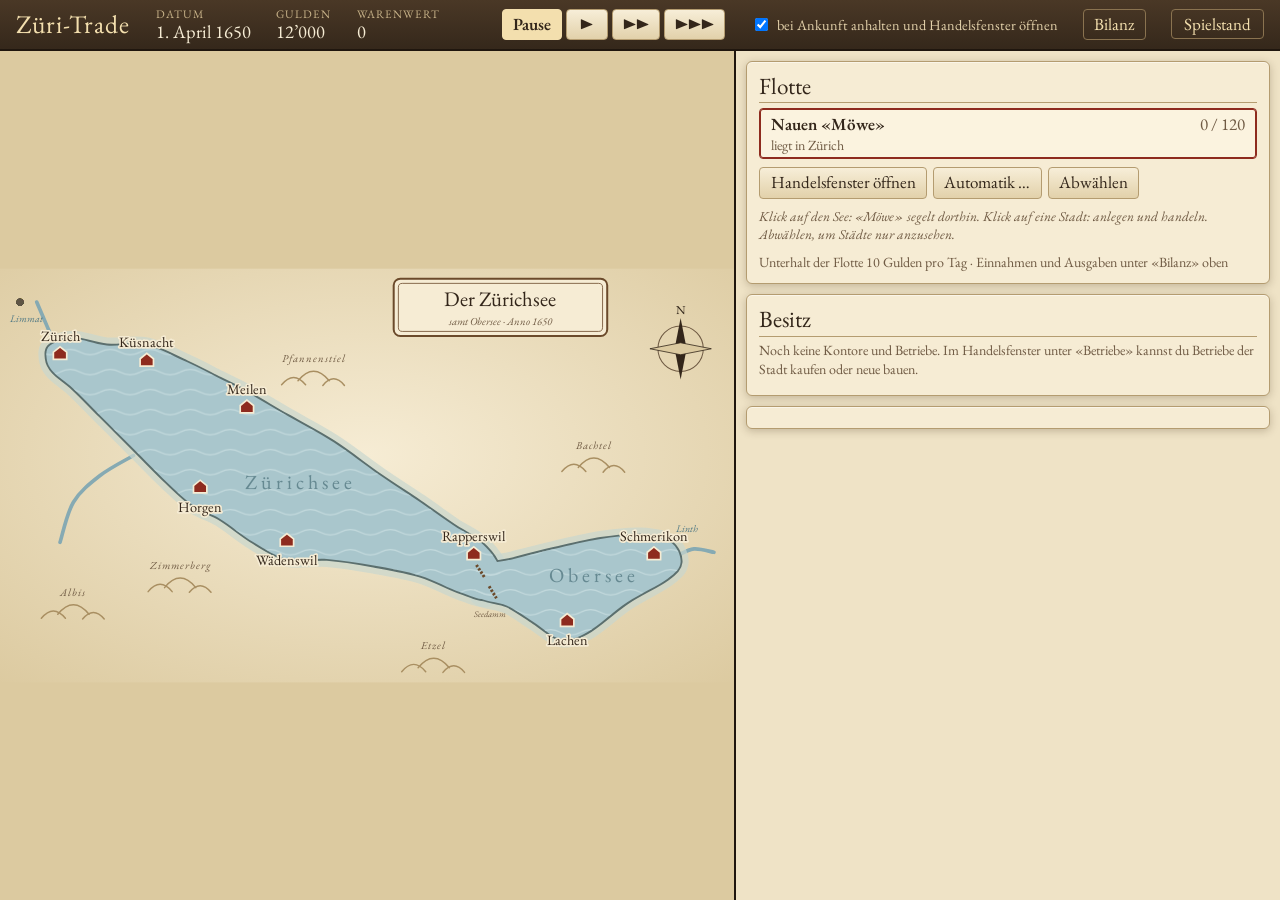
==== game/index.html @ 1f7dce7a "Spiel: Versorgungsgebäude, Kontor als Anwesenheit, Sperren, Liegezeit, Bilanz Brunnen, Spital (Zufri" ====
<!doctype html>
<html lang="de-CH">
<head>
  <meta charset="utf-8">
  <meta name="viewport" content="width=device-width, initial-scale=1">
  <title>Züri-Trade</title>
  <link rel="preconnect" href="https://fonts.googleapis.com">
  <link rel="preconnect" href="https://fonts.gstatic.com" crossorigin>
  <link href="https://fonts.googleapis.com/css2?family=EB+Garamond:ital,wght@0,400;0,600;1,400&family=IM+Fell+English+SC&display=swap" rel="stylesheet">
  <link rel="icon" href="data:image/svg+xml,%3Csvg xmlns=%22http://www.w3.org/2000/svg%22 viewBox=%22-2 -3 4 4%22%3E%3Cpath d=%22M-1.5,0 L1.5,0 L1.1,.75 L-1.1,.75Z%22 fill=%22%236b4a2b%22/%3E%3Cpath d=%22M-.9,-2.6 L.9,-2.6 L.8,-.4 L-.8,-.4Z%22 fill=%22%23f6ecd4%22 stroke=%22%2333261a%22 stroke-width=%22.15%22/%3E%3C/svg%3E">
  <link rel="stylesheet" href="style.css">
  <script type="module" src="src/main.js"></script>
</head>
<body>
  <header class="leiste">
    <h1>Züri-Trade</h1>
    <div class="kennzahl"><span class="etikett">Datum</span><span id="datum">…</span></div>
    <div class="kennzahl"><span class="etikett">Gulden</span><span id="gulden">…</span></div>
    <div class="kennzahl"><span class="etikett">Warenwert</span><span id="warenwert">…</span></div>
    <div class="zeit" role="group" aria-label="Spieltempo">
      <button data-tempo="0" aria-pressed="true" title="Pause (Leertaste)">Pause</button>
      <button data-tempo="1" aria-pressed="false" title="Normal">▶</button>
      <button data-tempo="2" aria-pressed="false" title="Schnell">▶▶</button>
      <button data-tempo="3" aria-pressed="false" title="Sehr schnell">▶▶▶</button>
    </div>
    <label class="anhalten"><input type="checkbox" id="anhalten" checked> bei Ankunft anhalten und Handelsfenster öffnen</label>
    <button id="bilanzknopf" class="kopfknopf">Bilanz</button>
    <details class="menue" id="menue">
      <summary>Spielstand</summary>
      <div class="menueliste">
        <button data-menue="speichern">Speichern</button>
        <button data-menue="laden">Gespeicherten Stand laden</button>
        <button data-menue="auto">Automatischen Stand laden</button>
        <button data-menue="export">Als Datei exportieren</button>
        <button data-menue="import">Datei importieren …</button>
        <button data-menue="neu">Neues Spiel</button>
        <p class="klein" id="speicherinfo"></p>
        <input type="file" id="importdatei" accept=".json,application/json" hidden>
      </div>
    </details>
  </header>

  <main>
    <div id="kartenbereich">
      <svg id="karte" role="img" aria-label="Karte des Zürichsees mit Städten und Schiffen"></svg>
      <ol id="meldungen" aria-live="polite"></ol>
      <dialog id="handel" class="fenster" aria-label="Handelsfenster"><div id="handel-inhalt"></div></dialog>
      <dialog id="automatik" class="fenster" aria-label="Automatik"><div id="automatik-inhalt"></div></dialog>
      <dialog id="bilanz" class="fenster" aria-label="Bilanz"><div id="bilanz-inhalt"></div></dialog>
    </div>
    <aside id="seite">
      <section id="flotte" class="tafel"></section>
      <section id="besitz" class="tafel"></section>
      <section id="markt" class="tafel"></section>
    </aside>
  </main>

  <dialog id="einleitung">
    <form method="dialog">
      <h2>Zürich, im Frühling 1650</h2>
      <p>Mit einem <b>Nauen</b> und <b>12'000 Gulden</b> beginnt dein Handelshaus. Am See leben acht Gemeinden von dem, was die anderen haben: In Wädenswil wird gekeltert, in Horgen und Meilen gewoben, über die Linth kommen Eisenerz und Käse nach Rapperswil.</p>
      <ul>
        <li><b>Klick auf den See:</b> Dein Schiff segelt dorthin. Unterwegs kannst du jederzeit einen neuen Kurs setzen.</li>
        <li><b>Klick auf eine Stadt:</b> Das Schiff läuft den Hafen an. Bei der Ankunft öffnet sich das <b>Handelsfenster</b>. Grün heisst günstig, rot heisst teuer, grosse Mengen verschieben den Preis.</li>
        <li><b>Schiff abwählen</b> (nochmals anklicken oder Esc): Dann hebt ein Klick eine Stadt nur hervor und zeigt ihre Preise rechts, ohne dass ein Schiff losfährt.</li>
        <li>Neue Schiffe (Weidling, Nauen, Ledischiff) gibt es in den Werften von Zürich, Wädenswil und Rapperswil, gebrauchte tauchen ab und zu irgendwo auf.</li>
        <li>Die <b>Marktübersicht</b> rechts zeigt die Preise jeder Stadt. Die grauen Punkte auf dem See sind andere Händler.</li>
        <li>Im Handelsfenster unter <b>Betriebe</b> kaufst du Betriebe der Stadt oder baust neue, unter <b>Kontor</b> lagerst du Waren.</li>
        <li><b>Automatik …</b> lässt ein Schiff eine Handelsroute fahren oder frei handeln.</li>
        <li>Die <b>Leertaste</b> hält die Zeit an und lässt sie weiterlaufen.</li>
      </ul>
      <p class="klein">Dies ist eine frühe Demo. Ein Spielziel gibt es noch nicht: Schau, wie weit du es bringst. Das Spiel speichert jede Minute automatisch.</p>
      <div class="fensterknoepfe">
        <button value="weiter" id="weiterspielen" hidden>Weiterspielen</button>
        <button value="los" class="haupt" autofocus>Leinen los</button>
      </div>
    </form>
  </dialog>

  <div id="fehler" hidden>
    <h2>Die Spieldaten konnten nicht geladen werden</h2>
    <p id="fehler-text"></p>
    <p>Das Spiel muss über einen kleinen lokalen Webserver laufen, nicht als Datei. Im Hauptordner des Projekts:</p>
    <pre>python -m http.server 8000</pre>
    <p>Danach im Browser <code>http://localhost:8000/game/</code> öffnen.</p>
  </div>
</body>
</html>
---- game/style.css ----
/* Züri-Trade: Seekarte und Kontor auf Pergament (siehe docs/optik.md) */

:root {
  --papier: #efe3c6;
  --papier-hell: #f6ecd4;
  --papier-dunkel: #dccaa0;
  --tinte: #33261a;
  --tinte-blass: #6f5a43;
  --rot: #8e2b1e;
  --gruen: #2f6a35;
  --wasser: #a9c6cc;
  --wasser-tief: #86aab3;
  --ufer: #5b6f6e;
  --holz: #6b4a2b;
  --rand: #b49c70;
  --schatten: 0 1px 0 rgba(255, 255, 255, 0.5) inset, 0 2px 8px rgba(60, 40, 15, 0.25);
  --schrift: "EB Garamond", Garamond, "Times New Roman", serif;
  --titelschrift: "IM Fell English SC", "EB Garamond", serif;
}

* { box-sizing: border-box; }

html, body { height: 100%; margin: 0; }

body {
  background: #3b2e22;
  color: var(--tinte);
  font-family: var(--schrift);
  font-size: 17px;
  line-height: 1.35;
  display: flex;
  flex-direction: column;
  min-height: 100vh;
}

button {
  font: inherit;
  color: var(--tinte);
  background: linear-gradient(#f7eed8, #e2d1aa);
  border: 1px solid var(--rand);
  border-radius: 4px;
  padding: 0.2em 0.6em;
  cursor: pointer;
}
button:hover:not(:disabled) { background: linear-gradient(#fff6e0, #ead9b2); border-color: var(--holz); }
button:disabled { opacity: 0.45; cursor: default; }
button:focus-visible { outline: 2px solid var(--rot); outline-offset: 2px; }
/* Städte: kein Fokusrahmen des Browsers, der Lichthof zeigt Auswahl und Tastaturfokus */
.stadt, .stadt:focus, .stadt:focus-visible, .spielerboot:focus { outline: none; }
.stadt:focus-visible .lichthof { opacity: 0.45; }

/* --- Kopfzeile ------------------------------------------------------------ */
.leiste {
  display: flex;
  flex-wrap: wrap;
  align-items: center;
  gap: 0.4rem 1.6rem;
  padding: 0.45rem 1rem;
  background: linear-gradient(#4a3826, #35281b);
  color: var(--papier-hell);
  border-bottom: 2px solid #1f160e;
}
.leiste h1 {
  margin: 0;
  font-family: var(--titelschrift);
  font-weight: normal;
  font-size: 1.6rem;
  letter-spacing: 0.04em;
  color: #f3dfae;
}
.kennzahl { display: flex; flex-direction: column; line-height: 1.1; }
.kennzahl .etikett { font-size: 0.72rem; text-transform: uppercase; letter-spacing: 0.08em; color: #c9b48a; }
.kennzahl span:last-child { font-size: 1.15rem; font-variant-numeric: lining-nums tabular-nums; }
#gulden.negativ { color: #ff9c8a; }
.zeit { display: flex; gap: 0.25rem; margin-left: auto; }
.zeit button { min-width: 2.6rem; }
.zeit button[aria-pressed="true"] { background: #f3dfae; border-color: #f3dfae; font-weight: 600; }
.anhalten { font-size: 0.9rem; color: #e4d2ab; display: flex; align-items: center; gap: 0.35rem; }

/* --- Hauptbereich --------------------------------------------------------- */
main {
  flex: 1;
  display: grid;
  grid-template-columns: minmax(0, 1fr) minmax(360px, 34rem);
  min-height: 0;
}

#kartenbereich {
  position: relative;
  min-height: 0;
  background: var(--papier-dunkel);
  border-right: 2px solid #1f160e;
}
#karte { display: block; width: 100%; height: 100%; }

#meldungen {
  position: absolute;
  left: 0.8rem;
  bottom: 0.8rem;
  margin: 0;
  padding: 0.5rem 0.8rem;
  list-style: none;
  max-width: min(36rem, calc(100% - 1.6rem));
  background: rgba(246, 236, 212, 0.92);
  border: 1px solid var(--rand);
  border-radius: 4px;
  box-shadow: var(--schatten);
  font-size: 0.92rem;
}
#meldungen:empty { display: none; }
#meldungen li { padding: 0.1rem 0; }
#meldungen li + li { opacity: 0.75; }
#meldungen .wann { color: var(--tinte-blass); font-size: 0.85em; margin-right: 0.3em; }
#meldungen .ereignis { color: var(--rot); }
#meldungen .gut { color: var(--gruen); }

#seite {
  overflow-y: auto;
  background: var(--papier);
  padding: 0.6rem;
  display: flex;
  flex-direction: column;
  gap: 0.6rem;
}
.tafel {
  background: var(--papier-hell);
  border: 1px solid var(--rand);
  border-radius: 6px;
  padding: 0.6rem 0.8rem 0.7rem;
  box-shadow: var(--schatten);
}
.tafel h2 {
  margin: 0 0 0.3rem;
  font-family: var(--titelschrift);
  font-weight: normal;
  font-size: 1.45rem;
  border-bottom: 1px solid var(--rand);
}
.tafel h3 { margin: 0.7rem 0 0.3rem; font-size: 1rem; font-weight: 600; }
.klein, .bilanz, .ohnemarkt, .profil { font-size: 0.88rem; color: var(--tinte-blass); }
.bilanz { margin: 0.6rem 0 0; }
.hinweis { font-style: italic; color: var(--tinte-blass); }

/* Flotte */
.schiffsliste { list-style: none; margin: 0; padding: 0; display: grid; gap: 0.3rem; }
.schiff {
  width: 100%;
  text-align: left;
  display: grid;
  grid-template-columns: 1fr auto;
  gap: 0 0.6rem;
  background: var(--papier);
}
.schiff.gewaehlt { border-color: var(--rot); box-shadow: 0 0 0 1px var(--rot) inset; background: #fbf3df; }
.schiffsname { font-weight: 600; }
.laderaum { font-variant-numeric: tabular-nums; color: var(--tinte-blass); }
.status, .ladung { grid-column: 1 / -1; font-size: 0.88rem; color: var(--tinte-blass); }
.ladung { color: var(--holz); }
.ziele { display: grid; grid-template-columns: repeat(auto-fill, minmax(8.5rem, 1fr)); gap: 0.3rem; }
.ziel { display: flex; justify-content: space-between; align-items: baseline; gap: 0.4rem; }
.ziel small { color: var(--tinte-blass); }
.schiffkauf { margin-top: 0.6rem; width: 100%; }

/* Stadt */
.stadtkopf { margin: 0.1rem 0 0.3rem; display: flex; align-items: center; gap: 0.4rem; flex-wrap: wrap; }
.balken { display: inline-block; width: 5rem; height: 0.55rem; border: 1px solid var(--rand); border-radius: 3px; background: var(--papier); overflow: hidden; }
.balken span { display: block; height: 100%; background: var(--gruen); }
.ereignisse { margin: 0.2rem 0; }
.marke { display: inline-block; background: var(--rot); color: #fff3e6; border-radius: 3px; padding: 0 0.4em; font-size: 0.88rem; }
.profil { margin: 0.3rem 0 0.5rem; }
.profil b { color: var(--tinte); font-weight: 600; }

.mengenwahl { display: flex; align-items: center; gap: 0.3rem; flex-wrap: wrap; margin: 0.4rem 0; font-size: 0.92rem; }
.mengenwahl button { padding: 0.05em 0.55em; }
.mengenwahl button.aktiv { background: var(--tinte); color: var(--papier-hell); border-color: var(--tinte); }
.mengenwahl .frei { margin-left: auto; color: var(--tinte-blass); }

.markt { width: 100%; border-collapse: collapse; font-size: 0.95rem; }
.markt th { text-align: right; font-weight: 600; font-size: 0.8rem; text-transform: uppercase; letter-spacing: 0.05em; color: var(--tinte-blass); padding: 0.2rem 0.3rem; border-bottom: 1px solid var(--rand); }
.markt th:first-child { text-align: left; }
.markt th:first-child small { text-transform: none; letter-spacing: 0; font-weight: normal; }
.markt td { padding: 0.25rem 0.3rem; border-bottom: 1px dotted var(--rand); vertical-align: top; }
.markt .zahl { text-align: right; font-variant-numeric: lining-nums tabular-nums; white-space: nowrap; }
.markt small { display: block; font-size: 0.78rem; color: var(--tinte-blass); line-height: 1.15; }
.markt .ware small { white-space: nowrap; }
.markt .preis.guenstig { color: var(--gruen); font-weight: 600; }
.markt .preis.teuer { color: var(--rot); font-weight: 600; }
.markt .aktionen { text-align: right; width: 5.6rem; }
.markt .aktionen button { display: block; width: 100%; padding: 0 0.4em; font-size: 0.85rem; }
.markt .aktionen button + button { margin-top: 0.15rem; }
.gruppe { display: inline-block; width: 0.55em; height: 0.55em; border-radius: 50%; margin-right: 0.35em; vertical-align: 0.05em; background: var(--tinte-blass); }
.g-Grundversorgung { background: #8a7a4a; }
.g-Rohstoff { background: #4f7a5a; }
.g-Veredelt { background: #6d4f8c; }
.g-Import { background: #b36b1f; }

/* --- Karte ---------------------------------------------------------------- */
.papier-hell { stop-color: var(--papier-hell); }
.papier-dunkel { stop-color: var(--papier-dunkel); }
.huegel { fill: none; stroke: #a98f62; stroke-width: 0.22; stroke-linecap: round; }
.fluss { fill: none; stroke: var(--wasser-tief); stroke-width: 0.55; stroke-linecap: round; }
.uferstreifen { fill: none; stroke: #c9d7cf; stroke-width: 2.4; stroke-linejoin: round; opacity: 0.7; }
.wasser { fill: var(--wasser); }
.wasser-muster { fill: url(#wellen); }
.welle { fill: none; stroke: #c4dadd; stroke-width: 0.18; }
.uferlinie { fill: none; stroke: var(--ufer); stroke-width: 0.56; stroke-linejoin: round; }
.bruecke { stroke: var(--holz); stroke-width: 0.45; stroke-dasharray: 0.35 0.25; }

.beschriftung { font-family: var(--schrift); font-style: italic; fill: var(--tinte-blass); text-anchor: middle; font-size: 1.8px; }
.beschriftung.berg { font-size: 1.6px; letter-spacing: 0.15px; }
.beschriftung.fluss { fill: #4f7884; font-size: 1.5px; stroke: none; }
.beschriftung.see { font-family: var(--titelschrift); font-style: normal; fill: #557a83; font-size: 3px; letter-spacing: 0.6px; opacity: 0.8; }
.beschriftung.klein { font-size: 1.3px; }

.kartusche rect { fill: var(--papier-hell); stroke: var(--holz); stroke-width: 0.3; }
.kartusche rect.innen { fill: none; stroke-width: 0.12; }
.kartusche .titel { font-family: var(--titelschrift); font-size: 3.1px; text-anchor: middle; fill: var(--tinte); }
.kartusche .untertitel { font-style: italic; font-size: 1.6px; text-anchor: middle; fill: var(--tinte-blass); }

.windrose .ring { fill: none; stroke: var(--tinte-blass); stroke-width: 0.15; }
.windrose .nadel { fill: var(--tinte); }
.windrose .nadel.hell { fill: var(--papier-dunkel); stroke: var(--tinte); stroke-width: 0.12; }
.himmelsrichtung { font-family: var(--titelschrift); font-size: 1.8px; text-anchor: middle; fill: var(--tinte); }

.stadt { cursor: pointer; }
.stadt .klickflaeche { fill: transparent; }
.stadt .lichthof { fill: #f6d27a; opacity: 0; transition: opacity 0.2s; }
.stadt.gewaehlt .lichthof { opacity: 0.7; }
.stadt.gewaehlt .haus { stroke: #f0b23c; stroke-width: 0.35; }
.stadt.gewaehlt .stadtname { fill: var(--rot); }
.stadt:hover .lichthof { opacity: 0.3; }
.stadt .haus { fill: var(--rot); stroke: var(--papier-hell); stroke-width: 0.25; }
.stadt.gesperrt .haus { fill: #777; }
.stadt.ereignis .haus { stroke: #f0b23c; stroke-width: 0.4; }
.stadtname {
  font-family: var(--titelschrift);
  font-size: 2.15px;
  text-anchor: middle;
  fill: var(--tinte);
  paint-order: stroke;
  stroke: var(--papier-hell);
  stroke-width: 0.5px;
  stroke-linejoin: round;
}
.stadtinfo { font-size: 1.5px; text-anchor: middle; fill: var(--rot); font-weight: 600; paint-order: stroke; stroke: var(--papier-hell); stroke-width: 0.4px; }
.stadt:hover .stadtname { fill: var(--rot); }

.haendler-punkt { fill: #5f5546; opacity: 0.55; }

.route { fill: none; stroke: var(--rot); stroke-width: 0.3; stroke-dasharray: 0.9 0.6; opacity: 0.8; }

.spielerboot { cursor: pointer; }
.spielerboot .rumpf { fill: var(--holz); stroke: #2b1d10; stroke-width: 0.12; }
.spielerboot .mast { fill: #2b1d10; }
.spielerboot .segel { fill: #fbf4e2; stroke: #6b5a40; stroke-width: 0.1; }
.spielerboot .wimpel { fill: var(--rot); }
.spielerboot.gewaehlt .segel { fill: #fff; stroke: var(--rot); stroke-width: 0.2; }
.bootname { font-size: 1.35px; text-anchor: middle; fill: var(--holz); font-style: italic; paint-order: stroke; stroke: var(--papier-hell); stroke-width: 0.35px; }
.spielerboot.gewaehlt .bootname { fill: var(--rot); font-weight: 600; }

/* --- Dialoge -------------------------------------------------------------- */
dialog {
  max-width: 36rem;
  border: 1px solid var(--holz);
  border-radius: 8px;
  background: var(--papier-hell);
  color: var(--tinte);
  box-shadow: 0 10px 40px rgba(0, 0, 0, 0.5);
  padding: 1.2rem 1.6rem;
}
dialog::backdrop { background: rgba(30, 20, 10, 0.55); }
dialog h2 { font-family: var(--titelschrift); font-weight: normal; font-size: 1.7rem; margin: 0 0 0.5rem; }
dialog ul { padding-left: 1.2rem; }
dialog button { font-size: 1.1rem; padding: 0.3em 1.2em; margin-top: 0.4rem; }

#fehler { position: fixed; inset: 0; background: var(--papier); padding: 2rem; overflow: auto; }
#fehler pre { background: var(--papier-hell); border: 1px solid var(--rand); padding: 0.6rem; }

/* --- Schmale Bildschirme -------------------------------------------------- */
@media (max-width: 900px) {
  main { grid-template-columns: minmax(0, 1fr); grid-template-rows: 48vh auto; }
  .tafel { overflow-x: auto; }
  .markt { font-size: 0.88rem; }
  #kartenbereich { border-right: none; border-bottom: 2px solid #1f160e; }
  #seite { overflow: visible; }
  .zeit { margin-left: 0; }
  #kartenbereich { display: flex; flex-direction: column; }
  #karte { flex: none; }
  #meldungen { position: static; max-width: none; margin: 0.4rem; font-size: 0.82rem; }
  html, body { height: auto; }
  main { flex: none; grid-template-rows: auto auto; }
  #karte { height: auto; aspect-ratio: 110 / 62; }
}

/* --- Freie Steuerung und Handelsfenster ----------------------------------- */
#karte { cursor: crosshair; }
.stadt, .spielerboot { cursor: pointer; }
.route.gewaehlt { opacity: 1; stroke-width: 0.4; }
.route:not(.gewaehlt) { opacity: 0.45; }
.zielkreuz { stroke: var(--rot); stroke-width: 0.35; stroke-linecap: round; }
#meldungen .warnung { color: var(--rot); font-style: italic; }

.steuerhilfe { font-size: 0.85rem; color: var(--tinte-blass); font-style: italic; margin: 0.5rem 0 0; }
.schiffsaktionen { display: flex; gap: 0.4rem; margin-top: 0.5rem; }
.stadtwahl { display: flex; align-items: center; gap: 0.4rem; font-size: 0.92rem; margin: 0.2rem 0; }
.stadtwahl select { font: inherit; background: var(--papier); border: 1px solid var(--rand); border-radius: 4px; padding: 0.05em 0.3em; color: var(--tinte); }

dialog.fenster {
  position: absolute;
  inset: 0.8rem auto auto 0.8rem;
  margin: 0;
  width: min(36rem, calc(100% - 1.6rem));
  max-height: calc(100% - 1.6rem);
  overflow-y: auto;
  padding: 0.7rem 0.9rem 0.9rem;
  border: 2px solid var(--holz);
  box-shadow: 0 8px 30px rgba(40, 25, 10, 0.45);
  z-index: 5;
}
dialog.fenster header { display: flex; align-items: flex-start; gap: 0.6rem; border-bottom: 1px solid var(--rand); margin-bottom: 0.3rem; }
dialog.fenster header div { flex: 1; }
dialog.fenster h2 { margin: 0; font-size: 1.5rem; }
dialog.fenster .untertitel { font-size: 0.88rem; color: var(--tinte-blass); }
dialog.fenster .schliessen { font-size: 1.3rem; line-height: 1; padding: 0.1em 0.45em; margin: 0; }
dialog.fenster .direktfahrt { margin-top: 0.6rem; }
dialog.fenster .direktfahrt summary { cursor: pointer; font-weight: 600; }
dialog.fenster .direktfahrt .ziele { margin-top: 0.4rem; }
dialog.fenster .schiffkauf { font-size: 1rem; padding: 0.2em 0.6em; }
@media (max-width: 900px) {
  dialog.fenster { position: fixed; inset: 0.5rem; width: auto; max-height: none; }
}
@media (max-width: 600px) {
  .markt th:nth-child(2), .markt td:nth-child(2) { display: none; }
  .markt .ware small { white-space: normal; }
  .markt .aktionen { width: 4.6rem; }
  dialog.fenster { padding: 0.5rem 0.6rem; }
}

/* --- Spielstand-Menü -------------------------------------------------------- */
.menue { position: relative; }
.menue summary { cursor: pointer; list-style: none; color: #f3dfae; border: 1px solid #8a7350; border-radius: 4px; padding: 0.15em 0.7em; }
.menue summary::-webkit-details-marker { display: none; }
.menue[open] summary { background: #f3dfae; color: var(--tinte); }
.menueliste {
  position: absolute; right: 0; top: calc(100% + 0.3rem); z-index: 20; width: 19rem;
  display: grid; gap: 0.3rem; padding: 0.6rem; background: var(--papier-hell); color: var(--tinte);
  border: 1px solid var(--holz); border-radius: 6px; box-shadow: 0 8px 24px rgba(0, 0, 0, 0.4);
}
.menueliste button { text-align: left; }
.menueliste .klein { margin: 0.2rem 0 0; }

/* --- Allgemeine Bausteine --------------------------------------------------- */
button.haupt { background: linear-gradient(#a8452f, #7f2a1c); color: #fff6e8; border-color: #5d1d12; }
button.haupt:hover:not(:disabled) { background: linear-gradient(#b85138, #8e2f20); }
button.klein { font-size: 0.85rem; padding: 0.05em 0.5em; }
.hilfe { font-size: 0.88rem; color: var(--tinte-blass); margin: 0.3rem 0; }
.fehler { color: var(--rot); font-weight: 600; }
.minus { color: var(--rot); }
.fensterknoepfe { display: flex; justify-content: flex-end; gap: 0.5rem; margin-top: 0.8rem; }
.tafel h3 small, dialog h3 small { font-weight: normal; color: var(--tinte-blass); font-size: 0.85rem; }

/* --- Seitenleiste ---------------------------------------------------------- */
.modus { grid-column: 1 / -1; font-size: 0.85rem; color: var(--gruen); font-weight: 600; }
.schiffsaktionen { flex-wrap: wrap; }
.besitzliste { list-style: none; margin: 0; padding: 0; font-size: 0.92rem; }
.besitzliste li { display: flex; flex-wrap: wrap; gap: 0 0.4rem; padding: 0.15rem 0; border-bottom: 1px dotted var(--rand); }
.besitzliste li .zahl { margin-left: auto; font-variant-numeric: tabular-nums; }
.besitzliste small { flex-basis: 100%; color: var(--tinte-blass); font-size: 0.8rem; }

/* --- Handelsfenster: Reiter, Kontor, Betriebe -------------------------------- */
.reiter { display: flex; gap: 0.2rem; border-bottom: 1px solid var(--rand); margin: 0.2rem 0 0.4rem; }
.reiter button { border-radius: 4px 4px 0 0; border-bottom: none; background: var(--papier); margin-bottom: -1px; }
.reiter button[aria-selected="true"] { background: var(--papier-hell); border-color: var(--holz); font-weight: 600; }
.markt .aktionen.breit { width: auto; }
.markt .aktionen.breit button { display: inline-block; width: auto; margin: 0.1rem 0 0 0.15rem; }
.betriebe { list-style: none; margin: 0; padding: 0; display: grid; gap: 0.35rem; }
.betrieb { border: 1px solid var(--rand); border-radius: 5px; padding: 0.35rem 0.5rem; background: var(--papier); }
.betrieb.eigen { border-color: var(--gruen); background: #f1f0d8; }
.betriebkopf .klein { color: var(--tinte-blass); font-size: 0.85rem; }
.betriebinfo { font-size: 0.85rem; color: var(--tinte-blass); }
.betriebknoepfe { display: flex; flex-wrap: wrap; align-items: center; gap: 0.4rem; margin-top: 0.25rem; font-size: 0.9rem; }
.betriebknoepfe select, dialog select, dialog input[type="number"] {
  font: inherit; font-size: 0.9rem; color: var(--tinte); background: var(--papier-hell);
  border: 1px solid var(--rand); border-radius: 4px; padding: 0.05em 0.3em;
}
.bauliste .aktionen button { display: inline-block; }

/* --- Automatik-Fenster ------------------------------------------------------- */
.modi { display: flex; flex-wrap: wrap; gap: 0.3rem; margin: 0.4rem 0; }
.modi label { border: 1px solid var(--rand); border-radius: 4px; padding: 0.15em 0.6em; cursor: pointer; background: var(--papier); }
.modi label.aktiv { border-color: var(--holz); background: #fbf3df; font-weight: 600; }
.einsatz input { width: 7rem; }
.halte { padding-left: 1.4rem; margin: 0.4rem 0; display: grid; gap: 0.4rem; }
.halt { border: 1px solid var(--rand); border-radius: 5px; padding: 0.35rem 0.5rem; background: var(--papier); }
.haltkopf { display: flex; align-items: center; gap: 0.4rem; }
.haltknoepfe { margin-left: auto; display: flex; gap: 0.2rem; }
.haltknoepfe button { padding: 0 0.45em; }
.kontorhinweis { font-size: 0.78rem; background: var(--gruen); color: #fff; border-radius: 3px; padding: 0 0.35em; }
.auftraege { width: 100%; border-collapse: collapse; margin: 0.3rem 0; font-size: 0.9rem; }
.auftraege th { text-align: left; font-size: 0.75rem; text-transform: uppercase; color: var(--tinte-blass); font-weight: 600; }
.auftraege td { padding: 0.1rem 0.15rem; }
.auftraege input[type="number"] { width: 4.8rem; }
.auftraege select { max-width: 9.5rem; }

.mitschiff { display: flex; flex-wrap: wrap; gap: 0.4rem; margin: 0.3rem 0 0.5rem; }

/* --- Flotte: Automatik-Symbol, Werft ------------------------------------------- */
.schiffzeile { display: flex; align-items: stretch; gap: 0.3rem; }
.schiffzeile .schiff { flex: 1; }
.autosymbol { display: flex; align-items: center; justify-content: center; width: 1.9rem; flex: none; border-radius: 4px; font-size: 1.05rem; color: var(--gruen); border: 1px solid var(--rand); background: var(--papier); }
button.autosymbol.pausiert { color: #fff6e8; background: linear-gradient(#4f8a55, #2f6a35); border-color: #24522a; padding: 0; }
.modus.pausiert { color: var(--tinte-blass); }
.schiffsname small { font-weight: normal; color: var(--tinte-blass); }
#markt [data-stadtfenster] { margin: 0.1rem 0 0.4rem; }

/* --- Stufen, Stadtgebäude, Kontorregeln ------------------------------------------ */
.stufe { font-size: 0.78rem; background: var(--holz); color: #fff3e0; border-radius: 3px; padding: 0 0.35em; vertical-align: 0.1em; }
.regeln { margin-top: 0.6rem; }
.regeln summary { cursor: pointer; font-weight: 600; }
.regeln input[type="number"] { width: 4.6rem; }

/* --- Bilanz ------------------------------------------------------------------- */
.kopfknopf { background: transparent; color: #f3dfae; border-color: #8a7350; }
.kopfknopf:hover:not(:disabled) { background: #f3dfae; color: var(--tinte); }
.bilanztabelle td:first-child { text-align: left; }
.bilanztabelle tr.kontogruppe td { font-weight: 600; padding-top: 0.5rem; border-bottom: 1px solid var(--rand); color: var(--holz); }
.bilanztabelle tr.summe td { font-weight: 600; border-top: 1px solid var(--tinte-blass); }
.bilanztabelle th { text-align: right; }
.plus { color: var(--gruen); }
.bilanzgrafik { width: 100%; height: 7rem; display: block; background: var(--papier); border: 1px solid var(--rand); border-radius: 4px; }
.bilanzgrafik .nulllinie { stroke: var(--tinte-blass); stroke-width: 0.3; vector-effect: non-scaling-stroke; }
.balken-plus { fill: var(--gruen); }
.balken-minus { fill: var(--rot); }
.monatsnamen { display: flex; font-size: 0.75rem; color: var(--tinte-blass); }
.monatsnamen span { flex: 1; text-align: center; }
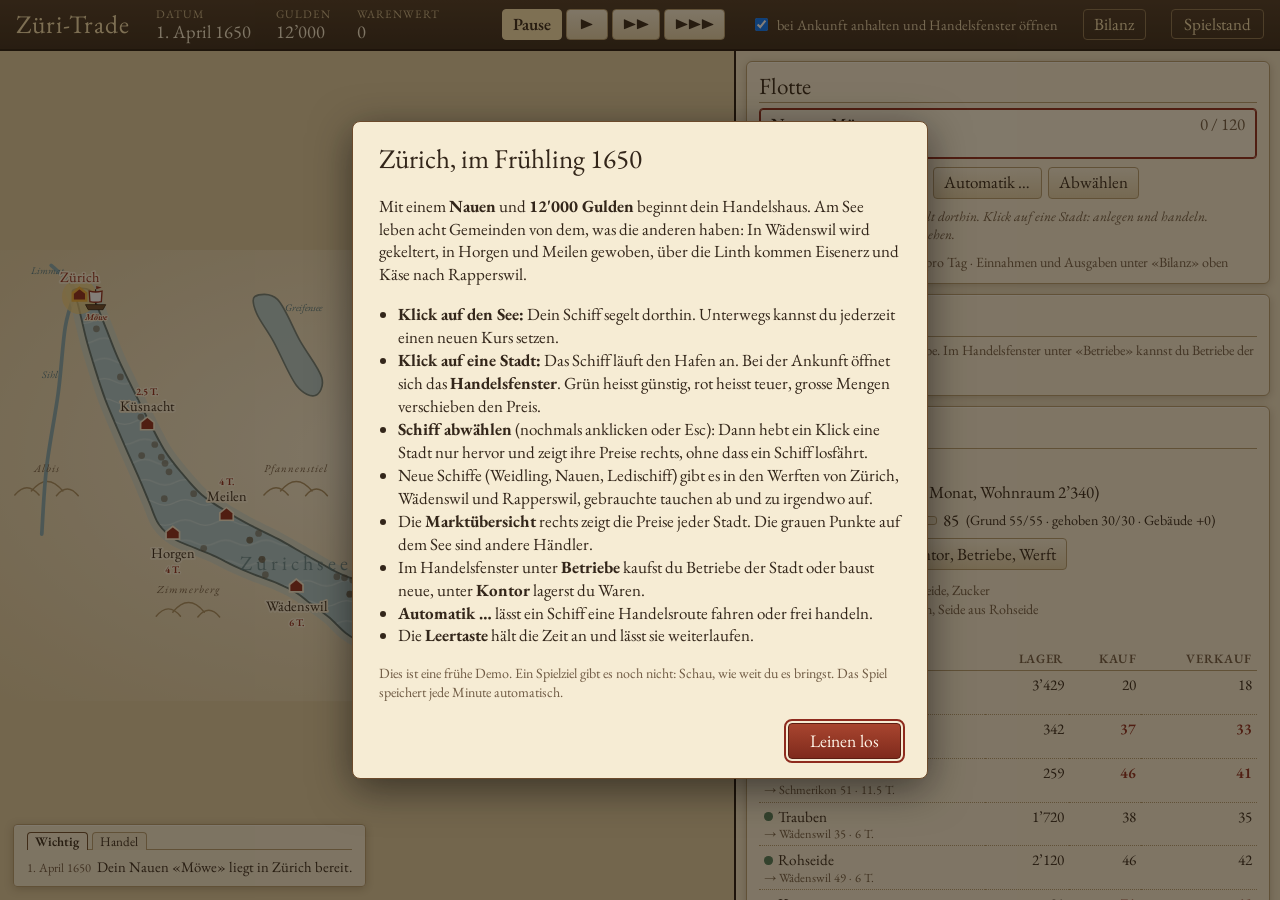
==== commit efc05cb4: "Spiel: Meldungen in zwei Reitern (Wichtig, Handel) «Wichtig» für Ereignisse, Ankünfte, Warnungen, Kä" ====
--- a/game/index.html
+++ b/game/index.html
@@ -43,7 +43,7 @@
   <main>
     <div id="kartenbereich">
       <svg id="karte" role="img" aria-label="Karte des Zürichsees mit Städten und Schiffen"></svg>
-      <ol id="meldungen" aria-live="polite"></ol>
+      <div id="meldungen" aria-live="polite"></div>
       <dialog id="handel" class="fenster" aria-label="Handelsfenster"><div id="handel-inhalt"></div></dialog>
       <dialog id="automatik" class="fenster" aria-label="Automatik"><div id="automatik-inhalt"></div></dialog>
       <dialog id="bilanz" class="fenster" aria-label="Bilanz"><div id="bilanz-inhalt"></div></dialog>
--- a/game/style.css
+++ b/game/style.css
@@ -107,9 +107,7 @@
   box-shadow: var(--schatten);
   font-size: 0.92rem;
 }
-#meldungen:empty { display: none; }
 #meldungen li { padding: 0.1rem 0; }
-#meldungen li + li { opacity: 0.75; }
 #meldungen .wann { color: var(--tinte-blass); font-size: 0.85em; margin-right: 0.3em; }
 #meldungen .ereignis { color: var(--rot); }
 #meldungen .gut { color: var(--gruen); }
@@ -433,3 +431,20 @@
 .balken-minus { fill: var(--rot); }
 .monatsnamen { display: flex; font-size: 0.75rem; color: var(--tinte-blass); }
 .monatsnamen span { flex: 1; text-align: center; }
+
+.versorgstaedte { display: grid; grid-template-columns: repeat(auto-fill, minmax(9rem, 1fr)); gap: 0.3rem; margin: 0.4rem 0; }
+.versorgstaedte label { border: 1px solid var(--rand); border-radius: 4px; padding: 0.15em 0.5em; background: var(--papier); }
+.versorgstaedte label.ohne { opacity: 0.55; }
+
+.mitglieder { grid-column: 1 / -1; font-size: 0.82rem; color: var(--holz); }
+
+.kleiner-see { fill: var(--wasser); stroke: var(--ufer); stroke-width: 0.25; opacity: 0.85; }
+.beschriftung.seeklein { font-style: italic; fill: #557a83; font-size: 1.5px; }
+
+/* --- Meldungen mit Reitern ------------------------------------------------------- */
+#meldungen ol { list-style: none; margin: 0; padding: 0; max-height: 8.5rem; overflow-y: auto; }
+#meldungen li.leer { color: var(--tinte-blass); font-style: italic; }
+.meldreiter { display: flex; gap: 0.2rem; margin: -0.1rem 0 0.3rem; border-bottom: 1px solid var(--rand); }
+.meldreiter button { font-size: 0.82rem; padding: 0 0.6em; border-bottom: none; border-radius: 4px 4px 0 0; background: var(--papier); margin-bottom: -1px; }
+.meldreiter button[aria-selected="true"] { background: var(--papier-hell); border-color: var(--holz); font-weight: 600; }
+.meldreiter .neu { color: var(--rot); font-size: 0.7rem; vertical-align: 0.1em; }
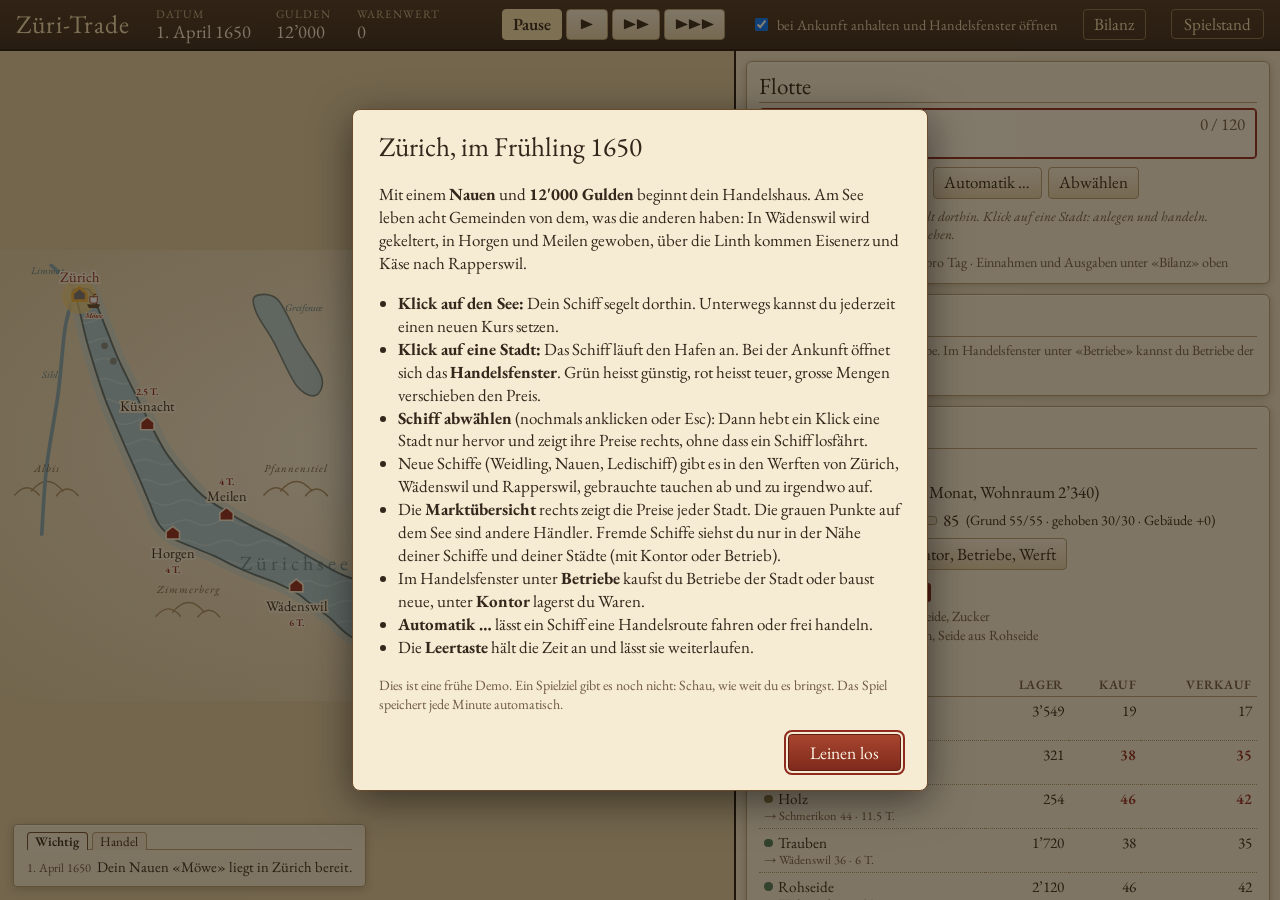
==== commit d8a5299c: "Karte: kleinere Bootssymbole, fremde Schiffe nur in Sichtweite Wunsch des Projektinhabers. Sichtweit" ====
--- a/game/index.html
+++ b/game/index.html
@@ -64,7 +64,7 @@
         <li><b>Klick auf eine Stadt:</b> Das Schiff läuft den Hafen an. Bei der Ankunft öffnet sich das <b>Handelsfenster</b>. Grün heisst günstig, rot heisst teuer, grosse Mengen verschieben den Preis.</li>
         <li><b>Schiff abwählen</b> (nochmals anklicken oder Esc): Dann hebt ein Klick eine Stadt nur hervor und zeigt ihre Preise rechts, ohne dass ein Schiff losfährt.</li>
         <li>Neue Schiffe (Weidling, Nauen, Ledischiff) gibt es in den Werften von Zürich, Wädenswil und Rapperswil, gebrauchte tauchen ab und zu irgendwo auf.</li>
-        <li>Die <b>Marktübersicht</b> rechts zeigt die Preise jeder Stadt. Die grauen Punkte auf dem See sind andere Händler.</li>
+        <li>Die <b>Marktübersicht</b> rechts zeigt die Preise jeder Stadt. Die grauen Punkte auf dem See sind andere Händler. Fremde Schiffe siehst du nur in der Nähe deiner Schiffe und deiner Städte (mit Kontor oder Betrieb).</li>
         <li>Im Handelsfenster unter <b>Betriebe</b> kaufst du Betriebe der Stadt oder baust neue, unter <b>Kontor</b> lagerst du Waren.</li>
         <li><b>Automatik …</b> lässt ein Schiff eine Handelsroute fahren oder frei handeln.</li>
         <li>Die <b>Leertaste</b> hält die Zeit an und lässt sie weiterlaufen.</li>
--- a/game/style.css
+++ b/game/style.css
@@ -248,12 +248,13 @@
 .route { fill: none; stroke: var(--rot); stroke-width: 0.3; stroke-dasharray: 0.9 0.6; opacity: 0.8; }
 
 .spielerboot { cursor: pointer; }
+.spielerboot .klickflaeche { fill: transparent; }
 .spielerboot .rumpf { fill: var(--holz); stroke: #2b1d10; stroke-width: 0.12; }
 .spielerboot .mast { fill: #2b1d10; }
 .spielerboot .segel { fill: #fbf4e2; stroke: #6b5a40; stroke-width: 0.1; }
 .spielerboot .wimpel { fill: var(--rot); }
 .spielerboot.gewaehlt .segel { fill: #fff; stroke: var(--rot); stroke-width: 0.2; }
-.bootname { font-size: 1.35px; text-anchor: middle; fill: var(--holz); font-style: italic; paint-order: stroke; stroke: var(--papier-hell); stroke-width: 0.35px; }
+.bootname { font-size: 1.1px; text-anchor: middle; fill: var(--holz); font-style: italic; paint-order: stroke; stroke: var(--papier-hell); stroke-width: 0.3px; }
 .spielerboot.gewaehlt .bootname { fill: var(--rot); font-weight: 600; }
 
 /* --- Dialoge -------------------------------------------------------------- */
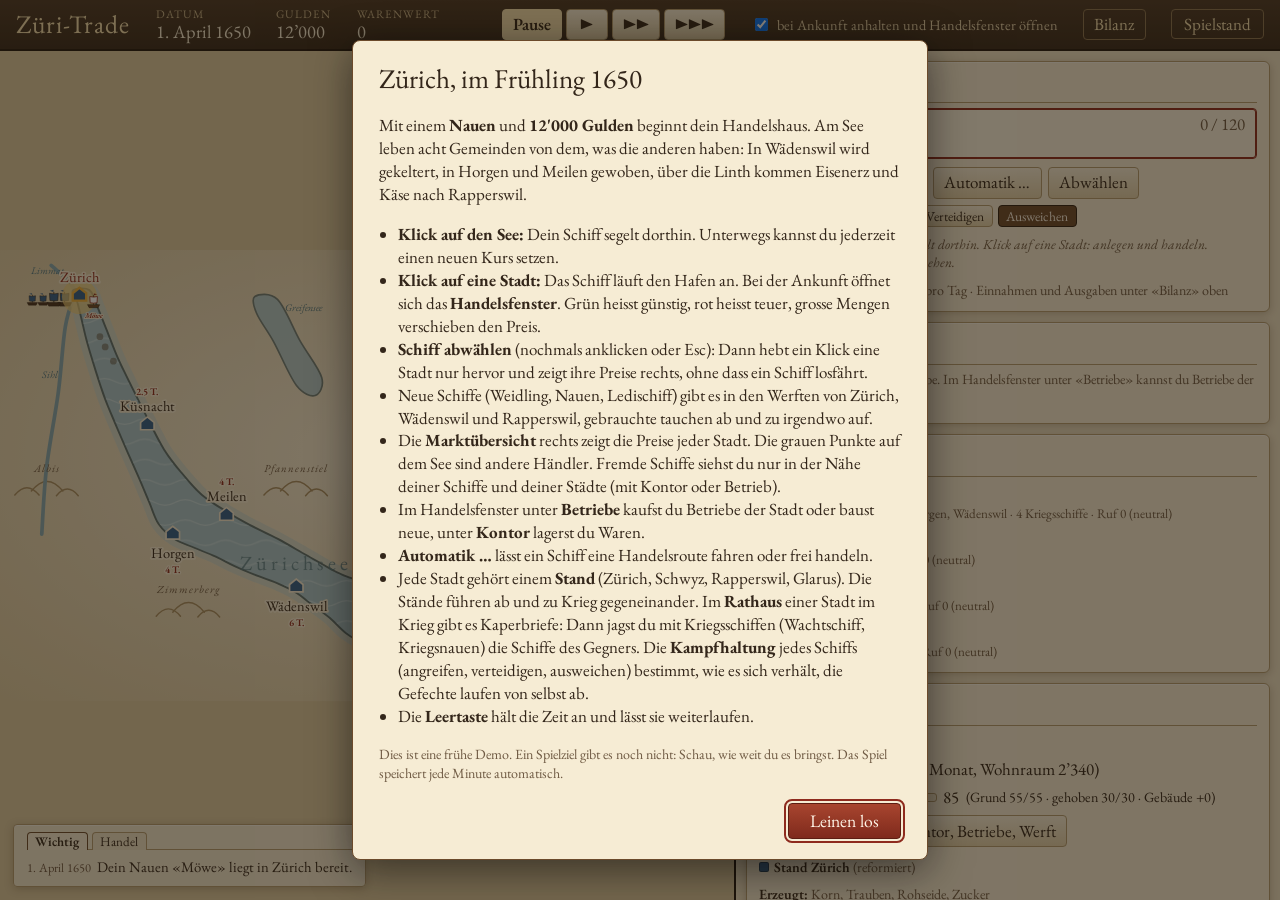
==== commit baa855d1: "Spiel: Stände, Kriege, Kaperbriefe, Kriegsschiffe und Kampfhaltungen Wunsch des Projektinhabers. Jed" ====
--- a/game/index.html
+++ b/game/index.html
@@ -47,10 +47,12 @@
       <dialog id="handel" class="fenster" aria-label="Handelsfenster"><div id="handel-inhalt"></div></dialog>
       <dialog id="automatik" class="fenster" aria-label="Automatik"><div id="automatik-inhalt"></div></dialog>
       <dialog id="bilanz" class="fenster" aria-label="Bilanz"><div id="bilanz-inhalt"></div></dialog>
+      <dialog id="gefecht" class="fenster" aria-label="Gefechtsbericht"><div id="gefecht-inhalt"></div></dialog>
     </div>
     <aside id="seite">
       <section id="flotte" class="tafel"></section>
       <section id="besitz" class="tafel"></section>
+      <section id="staende" class="tafel"></section>
       <section id="markt" class="tafel"></section>
     </aside>
   </main>
@@ -67,6 +69,7 @@
         <li>Die <b>Marktübersicht</b> rechts zeigt die Preise jeder Stadt. Die grauen Punkte auf dem See sind andere Händler. Fremde Schiffe siehst du nur in der Nähe deiner Schiffe und deiner Städte (mit Kontor oder Betrieb).</li>
         <li>Im Handelsfenster unter <b>Betriebe</b> kaufst du Betriebe der Stadt oder baust neue, unter <b>Kontor</b> lagerst du Waren.</li>
         <li><b>Automatik …</b> lässt ein Schiff eine Handelsroute fahren oder frei handeln.</li>
+        <li>Jede Stadt gehört einem <b>Stand</b> (Zürich, Schwyz, Rapperswil, Glarus). Die Stände führen ab und zu Krieg gegeneinander. Im <b>Rathaus</b> einer Stadt im Krieg gibt es Kaperbriefe: Dann jagst du mit Kriegsschiffen (Wachtschiff, Kriegsnauen) die Schiffe des Gegners. Die <b>Kampfhaltung</b> jedes Schiffs (angreifen, verteidigen, ausweichen) bestimmt, wie es sich verhält, die Gefechte laufen von selbst ab.</li>
         <li>Die <b>Leertaste</b> hält die Zeit an und lässt sie weiterlaufen.</li>
       </ul>
       <p class="klein">Dies ist eine frühe Demo. Ein Spielziel gibt es noch nicht: Schau, wie weit du es bringst. Das Spiel speichert jede Minute automatisch.</p>
--- a/game/style.css
+++ b/game/style.css
@@ -227,7 +227,8 @@
 .stadt.gewaehlt .haus { stroke: #f0b23c; stroke-width: 0.35; }
 .stadt.gewaehlt .stadtname { fill: var(--rot); }
 .stadt:hover .lichthof { opacity: 0.3; }
-.stadt .haus { fill: var(--rot); stroke: var(--papier-hell); stroke-width: 0.25; }
+.stadt .haus { fill: var(--stand, var(--rot)); stroke: var(--papier-hell); stroke-width: 0.25; }
+.stadt.feindlich .lichthof { fill: #c0392b; opacity: 0.35; }
 .stadt.gesperrt .haus { fill: #777; }
 .stadt.ereignis .haus { stroke: #f0b23c; stroke-width: 0.4; }
 .stadtname {
@@ -254,6 +255,11 @@
 .spielerboot .segel { fill: #fbf4e2; stroke: #6b5a40; stroke-width: 0.1; }
 .spielerboot .wimpel { fill: var(--rot); }
 .spielerboot.gewaehlt .segel { fill: #fff; stroke: var(--rot); stroke-width: 0.2; }
+.kriegsschiff .rumpf { fill: #4a3320; stroke: #2b1d10; stroke-width: 0.12; }
+.kriegsschiff .mast { fill: #2b1d10; }
+.kriegsschiff .segel { fill: var(--stand); stroke: #2b1d10; stroke-width: 0.12; }
+.kriegsschiff .wimpel { fill: var(--stand); }
+.kriegsschiff.feind .rumpf { stroke: #e0402a; stroke-width: 0.3; }
 .bootname { font-size: 1.1px; text-anchor: middle; fill: var(--holz); font-style: italic; paint-order: stroke; stroke: var(--papier-hell); stroke-width: 0.3px; }
 .spielerboot.gewaehlt .bootname { fill: var(--rot); font-weight: 600; }
 
@@ -333,6 +339,30 @@
   .markt .ware small { white-space: normal; }
   .markt .aktionen { width: 4.6rem; }
   dialog.fenster { padding: 0.5rem 0.6rem; }
+}
+
+/* --- Stände, Kampf ------------------------------------------------------------ */
+.standfarbe { display: inline-block; width: 0.7em; height: 0.7em; border-radius: 2px; margin-right: 0.35em; vertical-align: baseline; border: 1px solid rgba(0, 0, 0, 0.35); }
+.staende { list-style: none; margin: 0; padding: 0; display: grid; gap: 0.35rem; }
+.staende small { display: block; color: var(--tinte-blass); font-size: 0.82rem; margin-left: 1.05em; }
+.staende small.krieg { color: var(--rot); font-weight: 600; }
+.kampfwerte { display: block; font-size: 0.82rem; color: var(--tinte-blass); }
+.haltung { display: flex; flex-wrap: wrap; align-items: center; gap: 0.3rem; margin-top: 0.4rem; font-size: 0.88rem; }
+.haltung button { font-size: 0.85rem; padding: 0.05em 0.55em; }
+.haltung button[aria-pressed="true"] { background: var(--holz); color: #fff6e8; border-color: #2b1d10; }
+.gefechtseiten { display: grid; grid-template-columns: 1fr auto 1fr; gap: 0.6rem; align-items: start; }
+.gefechtseiten .gegen { align-self: center; font-family: var(--titelschrift); font-size: 1.2rem; color: var(--tinte-blass); }
+.gefechtseite h3 { margin: 0.3rem 0; font-size: 1rem; }
+.gefechtschiff { display: flex; gap: 0.4rem; align-items: center; margin-bottom: 0.45rem; }
+.gefechtschiff svg { width: 2.4rem; height: 2.4rem; flex: none; }
+.gefechtschiff small { display: block; color: var(--tinte-blass); }
+.gefechtschiff.versenkt svg { opacity: 0.35; transform: rotate(25deg); }
+.gefechtschiff.aufgebracht svg { opacity: 0.6; }
+.balken.rumpf { display: block; width: 100%; max-width: 9rem; }
+.gefechtergebnis { font-weight: 600; margin: 0.5rem 0 0.3rem; }
+.runden { font-size: 0.85rem; color: var(--tinte-blass); padding-left: 1.4rem; margin: 0; }
+@media (max-width: 600px) {
+  .gefechtseiten { grid-template-columns: 1fr; }
 }
 
 /* --- Spielstand-Menü -------------------------------------------------------- */
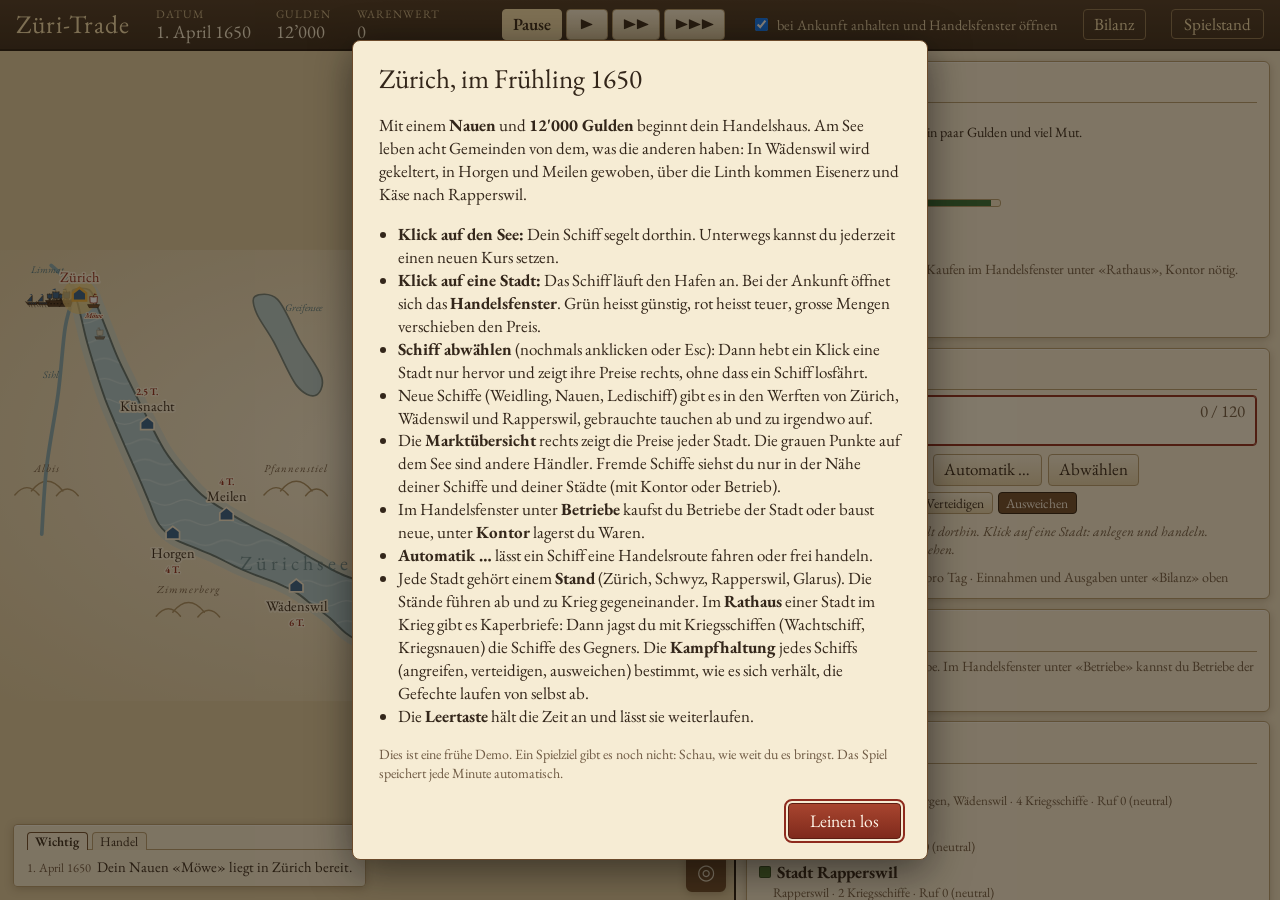
==== commit bfe1c67a: "Spielziel: Rang und Ratssitze, Spielzeitzähler Co-Authored-By: Claude Sonnet 5.5 <noreply@anthropic." ====
--- a/game/index.html
+++ b/game/index.html
@@ -50,6 +50,7 @@
       <dialog id="gefecht" class="fenster" aria-label="Gefechtsbericht"><div id="gefecht-inhalt"></div></dialog>
     </div>
     <aside id="seite">
+      <section id="ansehen" class="tafel"></section>
       <section id="flotte" class="tafel"></section>
       <section id="besitz" class="tafel"></section>
       <section id="staende" class="tafel"></section>
--- a/game/style.css
+++ b/game/style.css
@@ -91,7 +91,13 @@
   background: var(--papier-dunkel);
   border-right: 2px solid #1f160e;
 }
-#karte { display: block; width: 100%; height: 100%; }
+#karte { display: block; width: 100%; height: 100%; touch-action: none; user-select: none; -webkit-user-select: none; }
+#karte.verschoben { cursor: grabbing; }
+
+/* Kamerakasten: Zoom, ganze Karte, Schiff verfolgen */
+.kamerakasten { position: absolute; right: 0.5rem; bottom: 0.5rem; display: flex; flex-direction: column; gap: 0.3rem; z-index: 3; }
+.kamerakasten button { width: 2.5rem; height: 2.5rem; margin: 0; padding: 0; font-size: 1.3rem; line-height: 1; background: var(--papier-hell); color: var(--tinte); border: 2px solid var(--holz); border-radius: 6px; box-shadow: var(--schatten); cursor: pointer; }
+.kamerakasten button.an { background: var(--holz); color: var(--papier-hell); }
 
 #meldungen {
   position: absolute;
@@ -151,6 +157,7 @@
 }
 .schiff.gewaehlt { border-color: var(--rot); box-shadow: 0 0 0 1px var(--rot) inset; background: #fbf3df; }
 .schiffsname { font-weight: 600; }
+.kapitaen { grid-column: 1 / -1; font-size: 0.88rem; color: var(--holz); }
 .laderaum { font-variant-numeric: tabular-nums; color: var(--tinte-blass); }
 .status, .ladung { grid-column: 1 / -1; font-size: 0.88rem; color: var(--tinte-blass); }
 .ladung { color: var(--holz); }
@@ -244,7 +251,11 @@
 .stadtinfo { font-size: 1.5px; text-anchor: middle; fill: var(--rot); font-weight: 600; paint-order: stroke; stroke: var(--papier-hell); stroke-width: 0.4px; }
 .stadt:hover .stadtname { fill: var(--rot); }
 
-.haendler-punkt { fill: #5f5546; opacity: 0.55; }
+.haendlerboot { opacity: 0.8; pointer-events: none; }
+.haendlerboot .rumpf { fill: #6d5d49; stroke: #2b1d10; stroke-width: 0.14; }
+.haendlerboot .mast { fill: #3a2d20; }
+.haendlerboot .segel { fill: #d9ceb4; stroke: #6b5a40; stroke-width: 0.12; }
+.haendlerboot .wimpel { fill: #8a7d66; }
 
 .route { fill: none; stroke: var(--rot); stroke-width: 0.3; stroke-dasharray: 0.9 0.6; opacity: 0.8; }
 
@@ -254,11 +265,17 @@
 .spielerboot .mast { fill: #2b1d10; }
 .spielerboot .segel { fill: #fbf4e2; stroke: #6b5a40; stroke-width: 0.1; }
 .spielerboot .wimpel { fill: var(--rot); }
+.spielerboot .kiste, .spielerboot .kajuete, .kriegsschiff .kiste, .kriegsschiff .kajuete { fill: #a07a4c; stroke: #2b1d10; stroke-width: 0.1; }
+.spielerboot .ruder, .kriegsschiff .ruder { fill: none; stroke: #2b1d10; stroke-width: 0.14; stroke-linecap: round; }
+.spielerboot .schild, .kriegsschiff .schild { fill: var(--rot); stroke: #2b1d10; stroke-width: 0.08; }
+.spielerboot .brustwehr, .kriegsschiff .brustwehr { fill: none; stroke: #2b1d10; stroke-width: 0.16; }
+.spielerboot .pforte, .kriegsschiff .pforte { fill: #1d140c; }
 .spielerboot.gewaehlt .segel { fill: #fff; stroke: var(--rot); stroke-width: 0.2; }
 .kriegsschiff .rumpf { fill: #4a3320; stroke: #2b1d10; stroke-width: 0.12; }
 .kriegsschiff .mast { fill: #2b1d10; }
 .kriegsschiff .segel { fill: var(--stand); stroke: #2b1d10; stroke-width: 0.12; }
 .kriegsschiff .wimpel { fill: var(--stand); }
+.kriegsschiff .schild { fill: var(--stand); }
 .kriegsschiff.feind .rumpf { stroke: #e0402a; stroke-width: 0.3; }
 .bootname { font-size: 1.1px; text-anchor: middle; fill: var(--holz); font-style: italic; paint-order: stroke; stroke: var(--papier-hell); stroke-width: 0.3px; }
 .spielerboot.gewaehlt .bootname { fill: var(--rot); font-weight: 600; }
@@ -294,7 +311,8 @@
   #meldungen { position: static; max-width: none; margin: 0.4rem; font-size: 0.82rem; }
   html, body { height: auto; }
   main { flex: none; grid-template-rows: auto auto; }
-  #karte { height: auto; aspect-ratio: 110 / 62; }
+  .kamerakasten { bottom: auto; top: 0.5rem; }
+  #karte { height: 62vh; height: 62dvh; min-height: 18rem; }
 }
 
 /* --- Freie Steuerung und Handelsfenster ----------------------------------- */
@@ -332,13 +350,14 @@
 dialog.fenster .direktfahrt .ziele { margin-top: 0.4rem; }
 dialog.fenster .schiffkauf { font-size: 1rem; padding: 0.2em 0.6em; }
 @media (max-width: 900px) {
-  dialog.fenster { position: fixed; inset: 0.5rem; width: auto; max-height: none; }
+  dialog.fenster { position: fixed; inset: 0.5rem; width: auto; max-height: calc(100vh - 1rem); max-height: calc(100dvh - 1rem); overflow-y: auto; overscroll-behavior: contain; -webkit-overflow-scrolling: touch; }
 }
 @media (max-width: 600px) {
   .markt th:nth-child(2), .markt td:nth-child(2) { display: none; }
   .markt .ware small { white-space: normal; }
   .markt .aktionen { width: 4.6rem; }
   dialog.fenster { padding: 0.5rem 0.6rem; }
+  .reiter button { padding: 0.25em 0.55em; font-size: 0.95rem; }
 }
 
 /* --- Stände, Kampf ------------------------------------------------------------ */
@@ -397,7 +416,7 @@
 .besitzliste small { flex-basis: 100%; color: var(--tinte-blass); font-size: 0.8rem; }
 
 /* --- Handelsfenster: Reiter, Kontor, Betriebe -------------------------------- */
-.reiter { display: flex; gap: 0.2rem; border-bottom: 1px solid var(--rand); margin: 0.2rem 0 0.4rem; }
+.reiter { display: flex; flex-wrap: wrap; gap: 0.2rem; border-bottom: 1px solid var(--rand); margin: 0.2rem 0 0.4rem; }
 .reiter button { border-radius: 4px 4px 0 0; border-bottom: none; background: var(--papier); margin-bottom: -1px; }
 .reiter button[aria-selected="true"] { background: var(--papier-hell); border-color: var(--holz); font-weight: 600; }
 .markt .aktionen.breit { width: auto; }
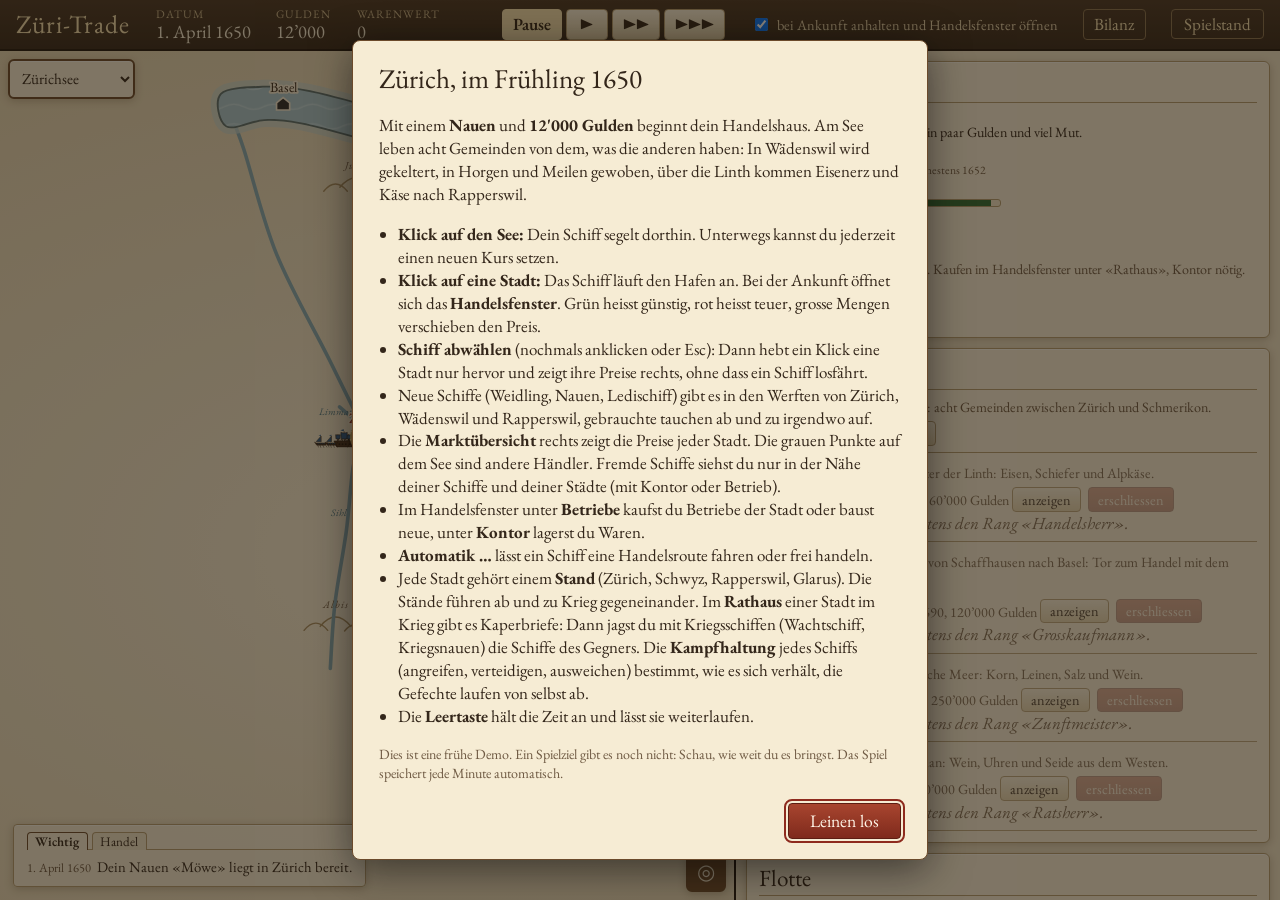
==== commit fd8e60a3: "Zonen, Verbindungen, Bahn, Freischaltung nach Jahr: Walensee, Hochrhein, Bodensee, Genfersee Co-Auth" ====
--- a/game/index.html
+++ b/game/index.html
@@ -51,6 +51,7 @@
     </div>
     <aside id="seite">
       <section id="ansehen" class="tafel"></section>
+      <section id="seen" class="tafel"></section>
       <section id="flotte" class="tafel"></section>
       <section id="besitz" class="tafel"></section>
       <section id="staende" class="tafel"></section>
--- a/game/style.css
+++ b/game/style.css
@@ -498,3 +498,12 @@
 .meldreiter button { font-size: 0.82rem; padding: 0 0.6em; border-bottom: none; border-radius: 4px 4px 0 0; background: var(--papier); margin-bottom: -1px; }
 .meldreiter button[aria-selected="true"] { background: var(--papier-hell); border-color: var(--holz); font-weight: 600; }
 .meldreiter .neu { color: var(--rot); font-size: 0.7rem; vertical-align: 0.1em; }
+
+/* Seen (Zonen) und Verbindungen */
+.seeliste { list-style: none; margin: 0; padding: 0; display: grid; gap: 0.5rem; }
+.seeliste li { border-bottom: 1px solid var(--rand); padding-bottom: 0.4rem; }
+.seeliste li.gesperrt { opacity: 0.85; }
+.seeliste small { color: var(--tinte-blass); }
+.seeliste button { margin: 0.2rem 0.3rem 0 0; font-size: 0.9rem; padding: 0.1em 0.6em; }
+.zonenwahl { position: absolute; left: 0.5rem; top: 0.5rem; z-index: 3; font: inherit; font-size: 0.95rem; padding: 0.35rem 0.5rem; min-height: 2.5rem; background: var(--papier-hell); color: var(--tinte); border: 2px solid var(--holz); border-radius: 6px; box-shadow: var(--schatten); }
+details.verbindung summary { cursor: pointer; }
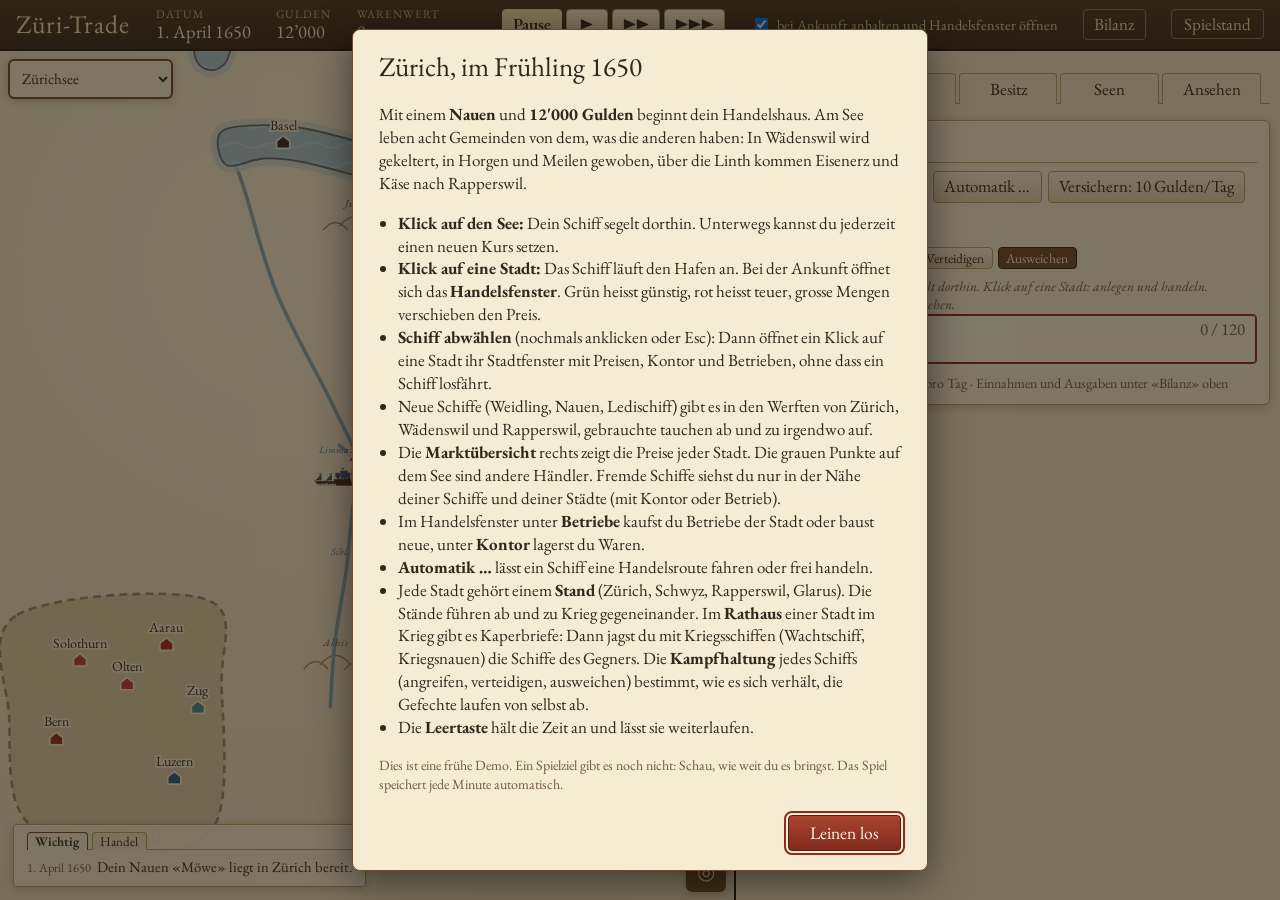
==== commit 400f4d08: "Bedienung: Reiter, ruhige Menüs, Stadtklick, Bilanz live, Kontor-Regeln, Cheats - Seitenleiste in Re" ====
--- a/game/index.html
+++ b/game/index.html
@@ -34,9 +34,14 @@
         <button data-menue="export">Als Datei exportieren</button>
         <button data-menue="import">Datei importieren …</button>
         <button data-menue="neu">Neues Spiel</button>
+        <button id="cheatschalter">Cheat-Modus einschalten</button>
         <p class="klein" id="speicherinfo"></p>
         <input type="file" id="importdatei" accept=".json,application/json" hidden>
       </div>
+    </details>
+    <details class="menue" id="cheatmenue" hidden>
+      <summary>Cheats</summary>
+      <div class="menueliste cheatliste" id="cheatliste"></div>
     </details>
   </header>
 
@@ -50,12 +55,19 @@
       <dialog id="gefecht" class="fenster" aria-label="Gefechtsbericht"><div id="gefecht-inhalt"></div></dialog>
     </div>
     <aside id="seite">
-      <section id="ansehen" class="tafel"></section>
-      <section id="seen" class="tafel"></section>
-      <section id="flotte" class="tafel"></section>
-      <section id="besitz" class="tafel"></section>
-      <section id="staende" class="tafel"></section>
-      <section id="markt" class="tafel"></section>
+      <nav id="seitenreiter" class="reiter seitenreiter" role="tablist" aria-label="Seitenleiste">
+        <button role="tab" data-seite="flotte">Flotte</button>
+        <button role="tab" data-seite="markt">Markt</button>
+        <button role="tab" data-seite="besitz">Besitz</button>
+        <button role="tab" data-seite="seen">Seen</button>
+        <button role="tab" data-seite="ansehen">Ansehen</button>
+      </nav>
+      <section id="flotte" class="tafel" data-seite="flotte"></section>
+      <section id="markt" class="tafel" data-seite="markt"></section>
+      <section id="besitz" class="tafel" data-seite="besitz"></section>
+      <section id="seen" class="tafel" data-seite="seen"></section>
+      <section id="ansehen" class="tafel" data-seite="ansehen"></section>
+      <section id="staende" class="tafel" data-seite="ansehen"></section>
     </aside>
   </main>
 
@@ -66,7 +78,7 @@
       <ul>
         <li><b>Klick auf den See:</b> Dein Schiff segelt dorthin. Unterwegs kannst du jederzeit einen neuen Kurs setzen.</li>
         <li><b>Klick auf eine Stadt:</b> Das Schiff läuft den Hafen an. Bei der Ankunft öffnet sich das <b>Handelsfenster</b>. Grün heisst günstig, rot heisst teuer, grosse Mengen verschieben den Preis.</li>
-        <li><b>Schiff abwählen</b> (nochmals anklicken oder Esc): Dann hebt ein Klick eine Stadt nur hervor und zeigt ihre Preise rechts, ohne dass ein Schiff losfährt.</li>
+        <li><b>Schiff abwählen</b> (nochmals anklicken oder Esc): Dann öffnet ein Klick auf eine Stadt ihr Stadtfenster mit Preisen, Kontor und Betrieben, ohne dass ein Schiff losfährt.</li>
         <li>Neue Schiffe (Weidling, Nauen, Ledischiff) gibt es in den Werften von Zürich, Wädenswil und Rapperswil, gebrauchte tauchen ab und zu irgendwo auf.</li>
         <li>Die <b>Marktübersicht</b> rechts zeigt die Preise jeder Stadt. Die grauen Punkte auf dem See sind andere Händler. Fremde Schiffe siehst du nur in der Nähe deiner Schiffe und deiner Städte (mit Kontor oder Betrieb).</li>
         <li>Im Handelsfenster unter <b>Betriebe</b> kaufst du Betriebe der Stadt oder baust neue, unter <b>Kontor</b> lagerst du Waren.</li>
--- a/game/style.css
+++ b/game/style.css
@@ -126,6 +126,17 @@
   flex-direction: column;
   gap: 0.6rem;
 }
+/* Reiter der Seitenleiste: bleiben oben stehen, wenn die Seitenleiste scrollt */
+.seitenreiter {
+  position: sticky;
+  top: -0.6rem;
+  z-index: 2;
+  background: var(--papier);
+  margin: -0.6rem -0.6rem 0;
+  padding: 0.6rem 0.6rem 0;
+}
+.seitenreiter button { flex: 1; }
+.tafel[hidden] { display: none; }
 .tafel {
   background: var(--papier-hell);
   border: 1px solid var(--rand);
@@ -256,6 +267,9 @@
 .haendlerboot .mast { fill: #3a2d20; }
 .haendlerboot .segel { fill: #d9ceb4; stroke: #6b5a40; stroke-width: 0.12; }
 .haendlerboot .wimpel { fill: #8a7d66; }
+.haendlerboot .rad { fill: #8a7d66; stroke: #2b1d10; stroke-width: 0.12; }
+.haendlerboot .kiste, .haendlerboot .kajuete { fill: #9a8b70; stroke: #2b1d10; stroke-width: 0.1; }
+.haendlerboot .ruder { fill: none; stroke: #2b1d10; stroke-width: 0.14; }
 
 .route { fill: none; stroke: var(--rot); stroke-width: 0.3; stroke-dasharray: 0.9 0.6; opacity: 0.8; }
 
@@ -270,6 +284,9 @@
 .spielerboot .schild, .kriegsschiff .schild { fill: var(--rot); stroke: #2b1d10; stroke-width: 0.08; }
 .spielerboot .brustwehr, .kriegsschiff .brustwehr { fill: none; stroke: #2b1d10; stroke-width: 0.16; }
 .spielerboot .pforte, .kriegsschiff .pforte { fill: #1d140c; }
+.spielerboot .schlot, .kriegsschiff .schlot, .haendlerboot .schlot { fill: #2b1d10; stroke: #2b1d10; stroke-width: 0.08; }
+.spielerboot .rauch, .kriegsschiff .rauch { fill: none; stroke: #8a8070; stroke-width: 0.22; stroke-linecap: round; opacity: 0.8; }
+.spielerboot .rad, .kriegsschiff .rad { fill: #a07a4c; stroke: #2b1d10; stroke-width: 0.12; }
 .spielerboot.gewaehlt .segel { fill: #fff; stroke: var(--rot); stroke-width: 0.2; }
 .kriegsschiff .rumpf { fill: #4a3320; stroke: #2b1d10; stroke-width: 0.12; }
 .kriegsschiff .mast { fill: #2b1d10; }
@@ -507,3 +524,14 @@
 .seeliste button { margin: 0.2rem 0.3rem 0 0; font-size: 0.9rem; padding: 0.1em 0.6em; }
 .zonenwahl { position: absolute; left: 0.5rem; top: 0.5rem; z-index: 3; font: inherit; font-size: 0.95rem; padding: 0.35rem 0.5rem; min-height: 2.5rem; background: var(--papier-hell); color: var(--tinte); border: 2px solid var(--holz); border-radius: 6px; box-shadow: var(--schatten); }
 details.verbindung summary { cursor: pointer; }
+.maut { display: flex; flex-wrap: wrap; align-items: center; gap: 0.3rem; margin: 0.4rem 0; }
+.maut input { width: 4rem; }
+.landflaeche { fill: #d8c7a0; stroke: #8a7350; stroke-width: 0.4; stroke-dasharray: 1.2 0.8; opacity: 0.8; }
+
+.kanal { fill: #a9c5cf; stroke: #5c7a84; stroke-width: 0.25; }
+
+/* Ziffern gleich breit: Zahlen, die sich laufend ändern, schieben den Text daneben nicht hin und her */
+#seite, dialog, header { font-variant-numeric: tabular-nums; }
+.menue[hidden] { display: none; }
+.cheatliste { min-width: 17rem; }
+.cheatknoepfe { display: flex; flex-wrap: wrap; gap: 0.25rem; }
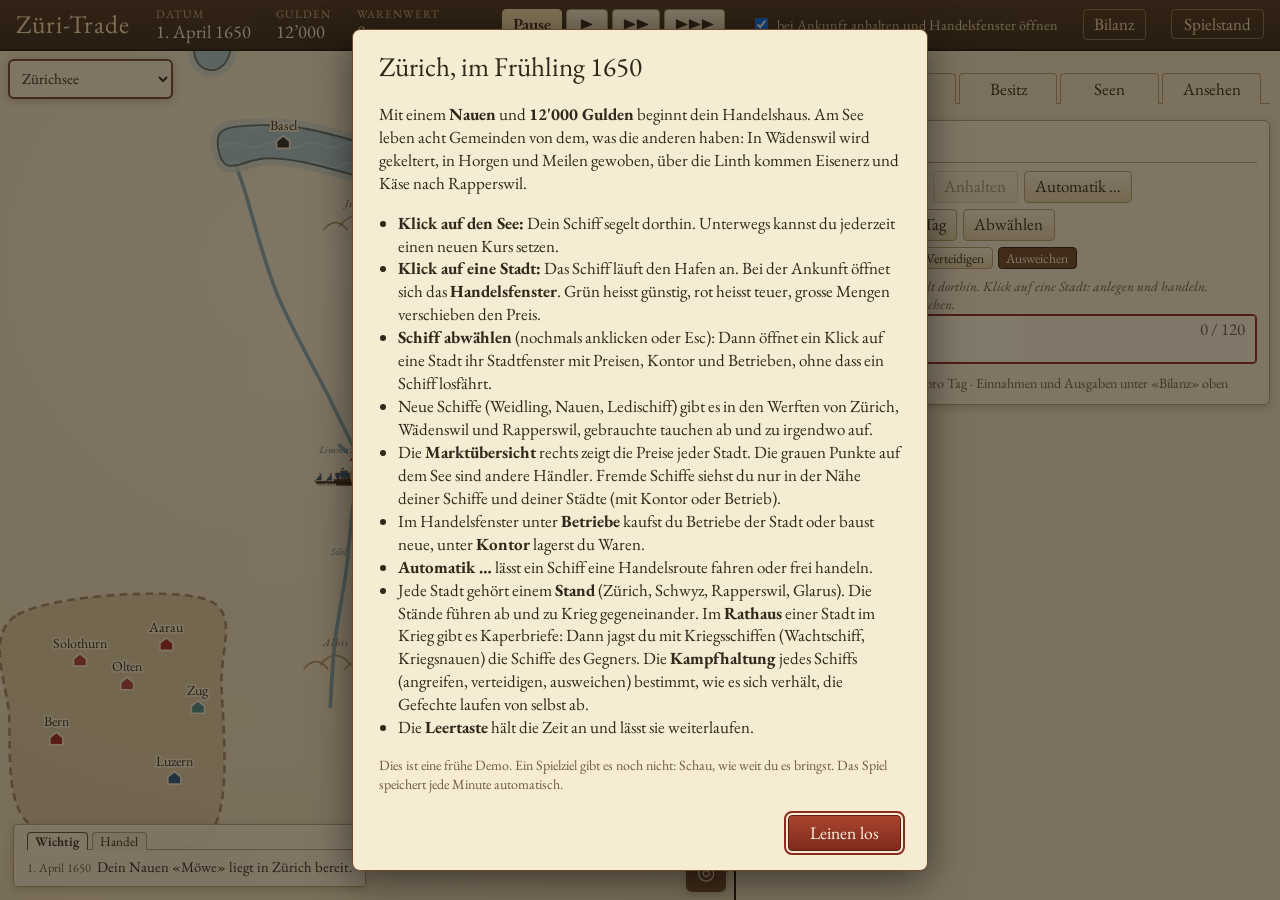
==== commit 091ba540: "Karte: Dunkelmodus des Browsers abschalten Handy-Browser im Dunkelmodus (z. B. Samsung Internet) fär" ====
--- a/game/index.html
+++ b/game/index.html
@@ -3,6 +3,8 @@
 <head>
   <meta charset="utf-8">
   <meta name="viewport" content="width=device-width, initial-scale=1">
+  <!-- Nur helles Pergament: verhindert, dass Handy-Browser im Dunkelmodus die Karte umfärben -->
+  <meta name="color-scheme" content="only light">
   <title>Züri-Trade</title>
   <link rel="preconnect" href="https://fonts.googleapis.com">
   <link rel="preconnect" href="https://fonts.gstatic.com" crossorigin>
--- a/game/style.css
+++ b/game/style.css
@@ -1,6 +1,7 @@
 /* Züri-Trade: Seekarte und Kontor auf Pergament (siehe docs/optik.md) */
 
 :root {
+  color-scheme: only light; /* kein automatisches Abdunkeln durch den Browser */
   --papier: #efe3c6;
   --papier-hell: #f6ecd4;
   --papier-dunkel: #dccaa0;
@@ -455,6 +456,8 @@
 .modi label { border: 1px solid var(--rand); border-radius: 4px; padding: 0.15em 0.6em; cursor: pointer; background: var(--papier); }
 .modi label.aktiv { border-color: var(--holz); background: #fbf3df; font-weight: 600; }
 .einsatz input { width: 7rem; }
+.schalter { display: flex; gap: 0.4rem; align-items: baseline; margin: 0.4rem 0; }
+.schalter input { flex: none; margin: 0; }
 .halte { padding-left: 1.4rem; margin: 0.4rem 0; display: grid; gap: 0.4rem; }
 .halt { border: 1px solid var(--rand); border-radius: 5px; padding: 0.35rem 0.5rem; background: var(--papier); }
 .haltkopf { display: flex; align-items: center; gap: 0.4rem; }
@@ -535,3 +538,30 @@
 .menue[hidden] { display: none; }
 .cheatliste { min-width: 17rem; }
 .cheatknoepfe { display: flex; flex-wrap: wrap; gap: 0.25rem; }
+.nureinkauf { display: block; margin: 0.4rem 0; }
+
+/* --- Handy: Seitenleiste als Menü von unten ------------------------------------
+   Die Karte füllt den Bildschirm, unten steht die Reiterleiste. Ein Tipp auf einen Reiter
+   öffnet das Menü über der Karte (body.seite-offen), ein zweiter Tipp oder ein Tipp auf die
+   Karte schliesst es. */
+@media (max-width: 900px) {
+  html, body { height: 100%; }
+  main { flex: 1; min-height: 0; grid-template-rows: minmax(0, 1fr); }
+  #kartenbereich { min-height: 0; border-bottom: none; padding-bottom: 3.2rem; }
+  #karte { flex: 1 1 auto; height: auto; min-height: 0; }
+  #meldungen { max-height: 5.5rem; overflow-y: auto; }
+  #seite {
+    position: fixed; left: 0; right: 0; bottom: 0; z-index: 6;
+    max-height: 75vh; max-height: 75dvh; overflow-y: auto; overscroll-behavior: contain;
+    padding: 0 0.4rem; gap: 0.4rem; background: transparent;
+  }
+  body:not(.seite-offen) #seite .tafel { display: none; }
+  body.seite-offen #seite { background: var(--papier); padding-top: 0.4rem; border-top: 2px solid var(--holz); box-shadow: 0 -8px 24px rgba(40, 25, 10, 0.35); }
+  .seitenreiter {
+    position: sticky; top: auto; bottom: 0; order: 99;
+    margin: 0 -0.4rem; padding: 0.3rem 0.4rem calc(0.3rem + env(safe-area-inset-bottom));
+    background: var(--papier); border-top: 1px solid var(--rand); border-bottom: none;
+  }
+  .seitenreiter button { border-radius: 4px; border-bottom: 1px solid var(--rand); margin-bottom: 0; padding: 0.45em 0.2em; }
+  dialog.fenster { z-index: 7; }
+}
